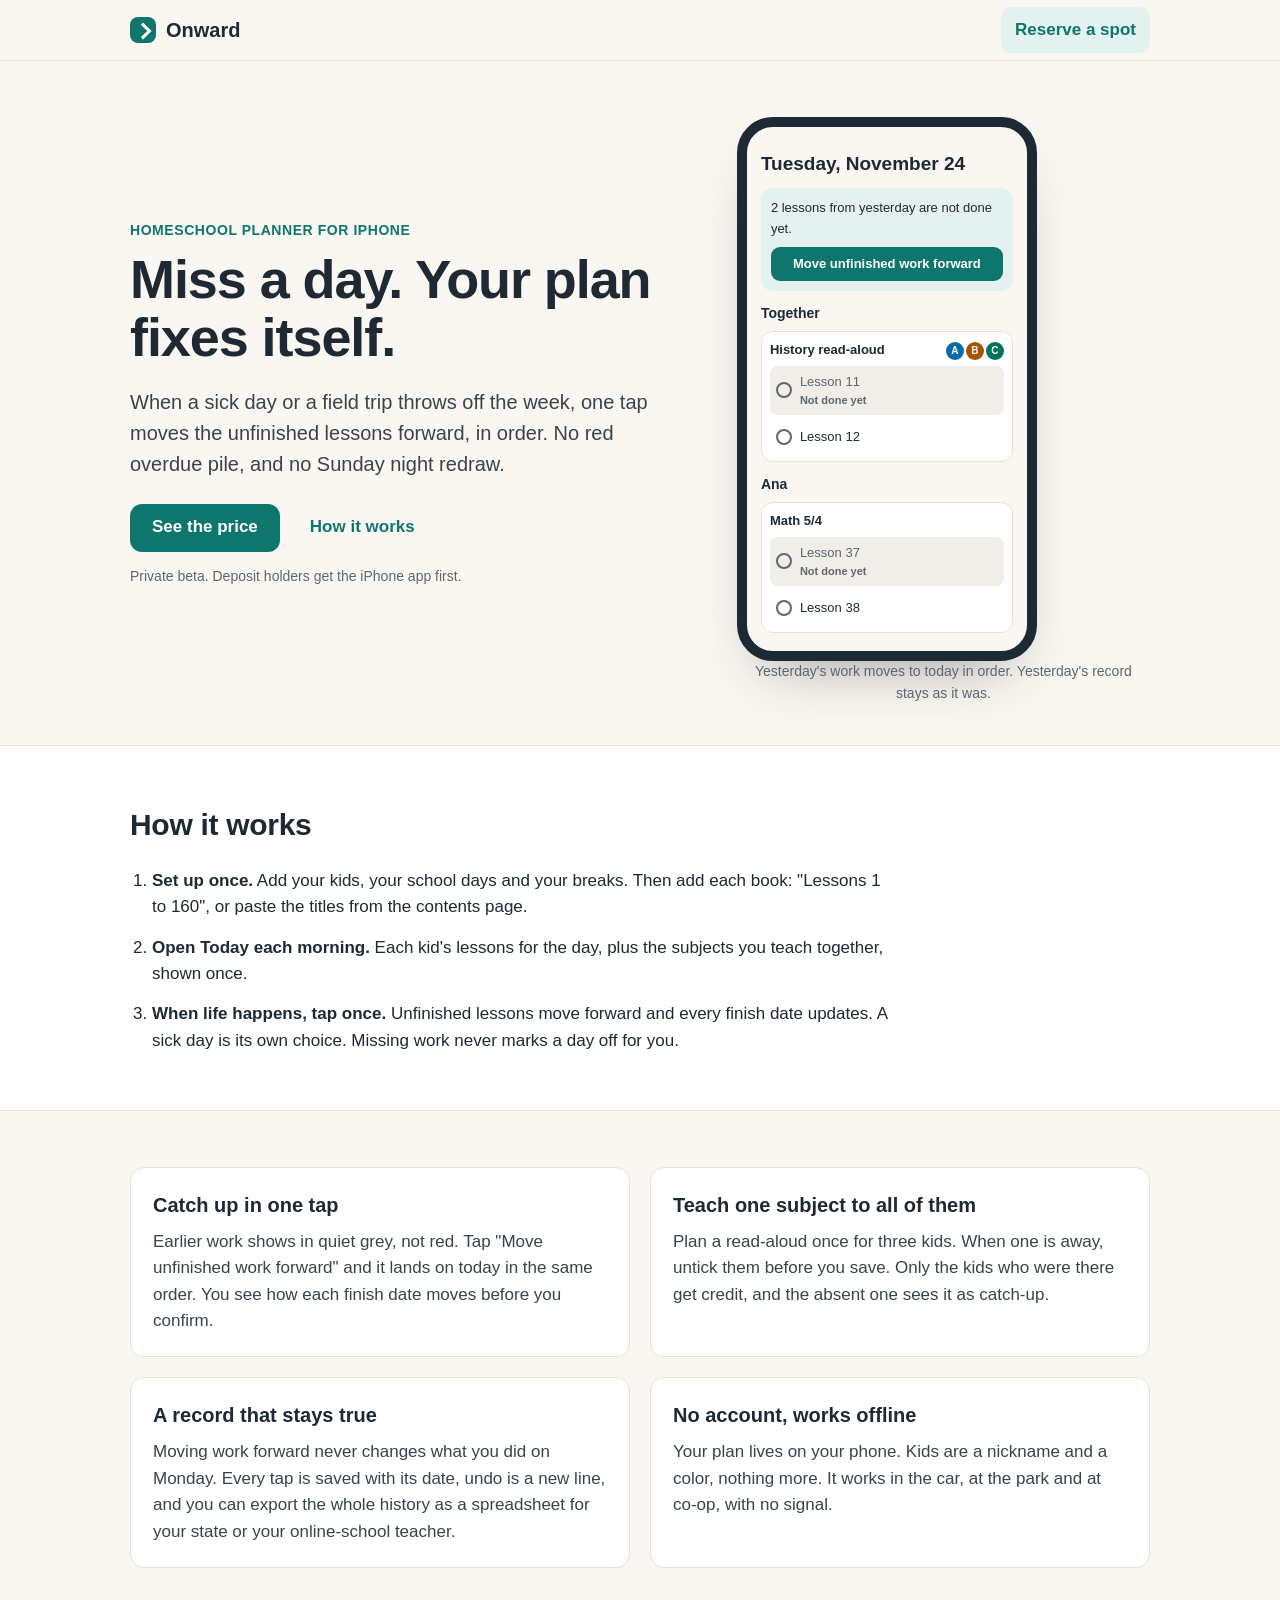
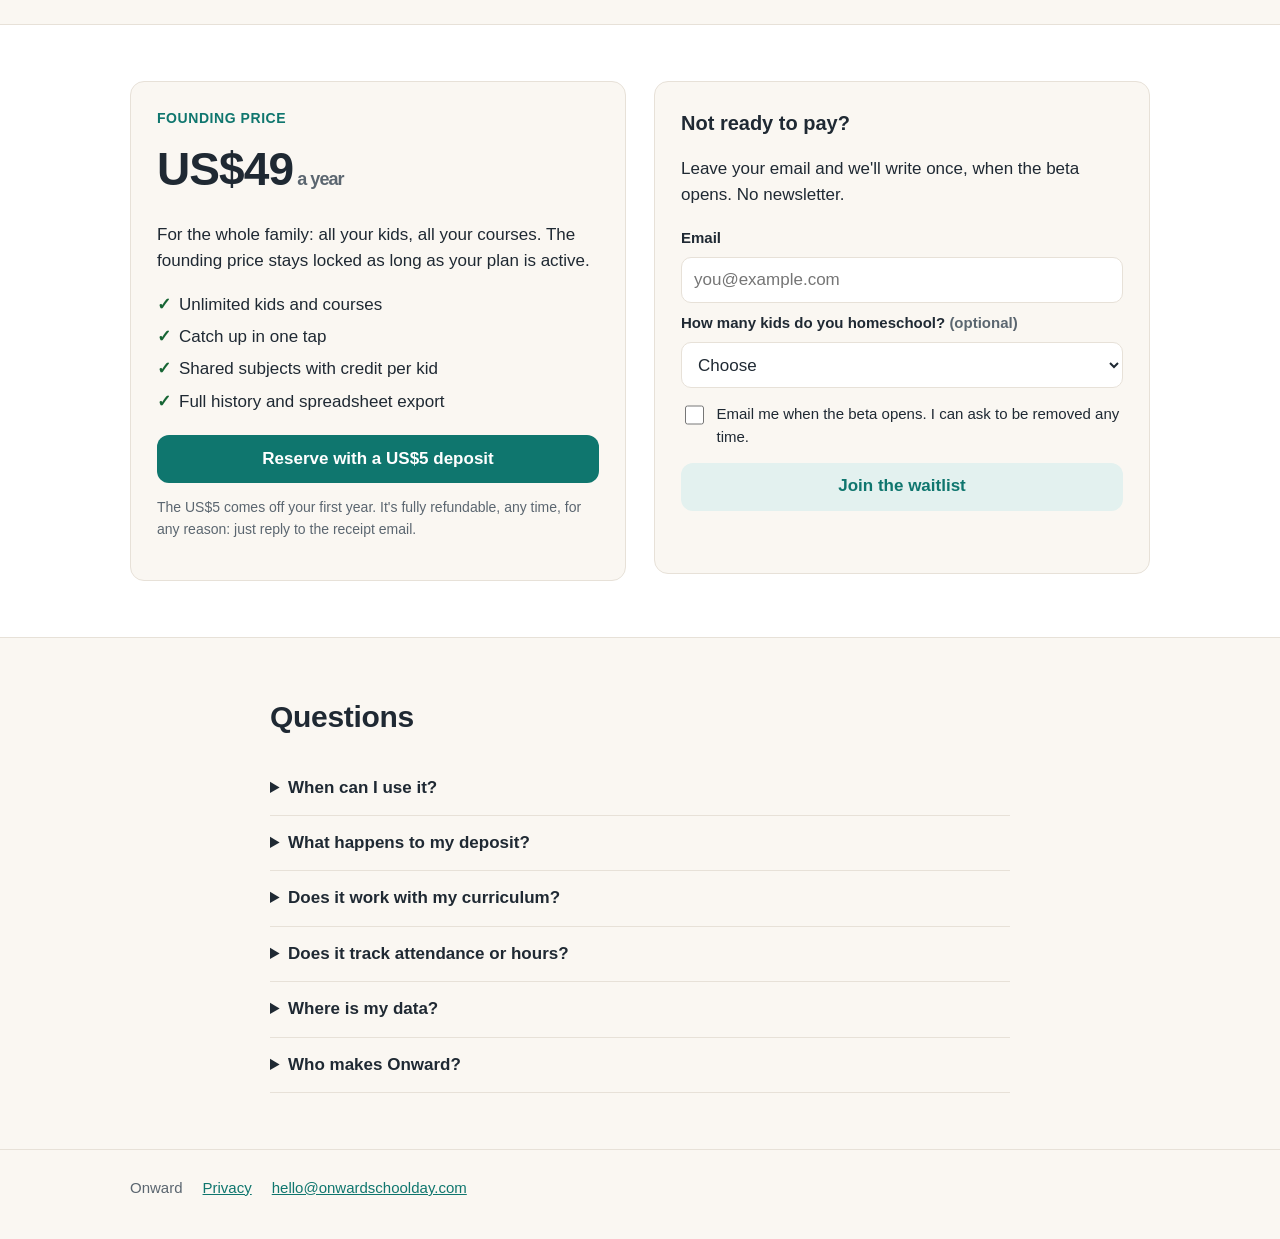
==== index.html @ f32d7c08 "Onward landing page test: two messages, two prices, waitlist and deposit Co-Authored-By: Claude Opus" ====
<!doctype html>
<html lang="en">
<head>
  <meta charset="utf-8">
  <meta name="viewport" content="width=device-width, initial-scale=1">
  <title>Onward: the homeschool planner that keeps up when life happens</title>
  <meta name="description" content="Plan your homeschool year once. When you miss a day, one tap moves unfinished lessons forward, and the record of what you really did stays true.">
  <link rel="canonical" href="https://onwardschoolday.com/">
  <meta property="og:title" content="Onward homeschool planner">
  <meta property="og:description" content="Miss a day without replanning the week. Shared subjects with credit for the right kids. A record that never gets rewritten.">
  <meta property="og:url" content="https://onwardschoolday.com/">
  <meta property="og:type" content="website">
  <link rel="icon" href="favicon.svg" type="image/svg+xml">
  <link rel="stylesheet" href="site.css">
</head>
<body>
  <header class="top">
    <div class="wrap top-row">
      <a class="brand" href="/" aria-label="Onward home"><span class="mark" aria-hidden="true"></span>Onward</a>
      <a class="top-cta" href="#price" data-track="cta_click">Reserve a spot</a>
    </div>
  </header>

  <main>
    <section class="hero">
      <div class="wrap hero-grid">
        <div>
          <p class="eyebrow">Homeschool planner for iPhone</p>
          <h1 data-copy="headline">Miss a day. Your plan fixes itself.</h1>
          <p class="lead" data-copy="lead">When a sick day or a field trip throws off the week, one tap moves the unfinished lessons forward, in order. No red overdue pile, and no Sunday night redraw.</p>
          <div class="hero-actions">
            <a class="btn" href="#price" data-track="cta_click">See the price</a>
            <a class="btn quiet" href="#how">How it works</a>
          </div>
          <p class="small muted">Private beta. Deposit holders get the iPhone app first.</p>
        </div>

        <figure class="phone" aria-label="A short demo of the Today screen moving unfinished work forward">
          <div class="screen">
            <p class="ph-date">Tuesday, November 24</p>
            <div class="ph-banner" data-demo="banner">
              <span data-demo="banner-text">2 lessons from yesterday are not done yet.</span>
              <span class="ph-btn" data-demo="button">Move unfinished work forward</span>
            </div>
            <p class="ph-section">Together</p>
            <div class="ph-card">
              <div class="ph-card-head"><span>History read-aloud</span><span class="ph-kids"><i class="k1">A</i><i class="k2">B</i><i class="k3">C</i></span></div>
              <div class="ph-row grey" data-demo="earlier"><i class="ring"></i><span>Lesson 11<small>Not done yet</small></span></div>
              <div class="ph-row" data-demo="pushed"><i class="ring"></i><span>Lesson 12<small></small></span></div>
            </div>
            <p class="ph-section">Ana</p>
            <div class="ph-card">
              <div class="ph-card-head"><span>Math 5/4</span></div>
              <div class="ph-row grey" data-demo="earlier"><i class="ring"></i><span>Lesson 37<small>Not done yet</small></span></div>
              <div class="ph-row" data-demo="pushed"><i class="ring"></i><span>Lesson 38<small></small></span></div>
            </div>
          </div>
          <figcaption class="small muted">Yesterday's work moves to today in order. Yesterday's record stays as it was.</figcaption>
        </figure>
      </div>
    </section>

    <section id="how" class="band">
      <div class="wrap">
        <h2>How it works</h2>
        <ol class="steps">
          <li><strong>Set up once.</strong> Add your kids, your school days and your breaks. Then add each book: "Lessons 1 to 160", or paste the titles from the contents page.</li>
          <li><strong>Open Today each morning.</strong> Each kid's lessons for the day, plus the subjects you teach together, shown once.</li>
          <li><strong>When life happens, tap once.</strong> Unfinished lessons move forward and every finish date updates. A sick day is its own choice. Missing work never marks a day off for you.</li>
        </ol>
      </div>
    </section>

    <section class="wrap features" data-order="features">
      <article class="feature" data-feature="missed">
        <h3>Catch up in one tap</h3>
        <p>Earlier work shows in quiet grey, not red. Tap "Move unfinished work forward" and it lands on today in the same order. You see how each finish date moves before you confirm.</p>
      </article>
      <article class="feature" data-feature="records">
        <h3>A record that stays true</h3>
        <p>Moving work forward never changes what you did on Monday. Every tap is saved with its date, undo is a new line, and you can export the whole history as a spreadsheet for your state or your online-school teacher.</p>
      </article>
      <article class="feature" data-feature="shared">
        <h3>Teach one subject to all of them</h3>
        <p>Plan a read-aloud once for three kids. When one is away, untick them before you save. Only the kids who were there get credit, and the absent one sees it as catch-up.</p>
      </article>
      <article class="feature" data-feature="private">
        <h3>No account, works offline</h3>
        <p>Your plan lives on your phone. Kids are a nickname and a color, nothing more. It works in the car, at the park and at co-op, with no signal.</p>
      </article>
    </section>

    <section id="price" class="band">
      <div class="wrap price-grid">
        <div class="price-card">
          <p class="eyebrow">Founding price</p>
          <p class="price"><span data-copy="price">US$49</span><span class="per"> a year</span></p>
          <p>For the whole family: all your kids, all your courses. The founding price stays locked as long as your plan is active.</p>
          <ul class="ticks">
            <li>Unlimited kids and courses</li>
            <li>Catch up in one tap</li>
            <li>Shared subjects with credit per kid</li>
            <li>Full history and spreadsheet export</li>
          </ul>
          <a class="btn wide" id="deposit" href="#" data-track="deposit_click">Reserve with a US$5 deposit</a>
          <p class="small muted">The US$5 comes off your first year. It's fully refundable, any time, for any reason: just reply to the receipt email.</p>
        </div>

        <div class="waitlist">
          <h3>Not ready to pay?</h3>
          <p>Leave your email and we'll write once, when the beta opens. No newsletter.</p>
          <form id="waitlist-form" novalidate>
            <label for="email">Email</label>
            <input id="email" name="email" type="email" autocomplete="email" required maxlength="254" placeholder="you@example.com">
            <label for="kids">How many kids do you homeschool? <span class="muted">(optional)</span></label>
            <select id="kids" name="kids">
              <option value="">Choose</option>
              <option value="1">1</option>
              <option value="2">2</option>
              <option value="3">3</option>
              <option value="4+">4 or more</option>
            </select>
            <label class="check"><input id="consent" type="checkbox" required> Email me when the beta opens. I can ask to be removed any time.</label>
            <button class="btn secondary wide" type="submit">Join the waitlist</button>
            <p class="small" id="form-msg" role="status" aria-live="polite"></p>
          </form>
        </div>
      </div>
    </section>

    <section class="wrap faq">
      <h2>Questions</h2>
      <details><summary>When can I use it?</summary><p>Onward is in private testing now. People who leave a deposit get an iPhone beta invite first, through Apple's TestFlight. Android comes after the iPhone version.</p></details>
      <details><summary>What happens to my deposit?</summary><p>It comes off your first year when paid plans start. If you change your mind, reply to the receipt email and you get all US$5 back. No questions asked.</p></details>
      <details><summary>Does it work with my curriculum?</summary><p>Yes, if your curriculum has numbered or listed lessons. You type how many lessons there are, or paste the titles. Onward is independent and isn't linked to any publisher.</p></details>
      <details><summary>Does it track attendance or hours?</summary><p>Not in the first version. You get an exact, dated history of every lesson done, which you can export. Attendance and hours come later. Onward never tells you that you meet your local rules. Please check those yourself.</p></details>
      <details><summary>Where is my data?</summary><p>On your phone. The app has no account and sends your plan nowhere. This website keeps only what you type into the forms. See the <a href="privacy.html">privacy page</a>.</p></details>
      <details><summary>Who makes Onward?</summary><p>A small independent developer in Victoria, BC, Canada.</p></details>
    </section>
  </main>

  <footer class="foot">
    <div class="wrap foot-row">
      <span>Onward</span>
      <a href="privacy.html">Privacy</a>
      <a href="mailto:hello@onwardschoolday.com">hello@onwardschoolday.com</a>
    </div>
  </footer>

  <script src="site.js" defer></script>
</body>
</html>
---- site.css ----
:root {
  --bg: #FAF7F2;
  --surface: #FFFFFF;
  --ink: #1F2933;
  --muted: #5B6670;
  --line: #E7E1D8;
  --primary: #0F766E;
  --primary-soft: #E3F1EF;
  --success: #166534;
  --success-soft: #E7F4EA;
  --grey: #5F6670;
  --grey-soft: #F1EEE9;
  --radius: 14px;
}
* { box-sizing: border-box; }
html { scroll-behavior: smooth; }
body {
  margin: 0;
  background: var(--bg);
  color: var(--ink);
  font: 17px/1.55 -apple-system, BlinkMacSystemFont, "Segoe UI", Roboto, Helvetica, Arial, sans-serif;
  -webkit-font-smoothing: antialiased;
}
a { color: var(--primary); }
.wrap { max-width: 1060px; margin: 0 auto; padding: 0 20px; }
.muted { color: var(--muted); }
.small { font-size: 14px; }
h1 { font-size: clamp(34px, 6vw, 54px); line-height: 1.08; letter-spacing: -0.02em; margin: 8px 0 16px; }
h2 { font-size: 30px; letter-spacing: -0.01em; margin: 0 0 20px; }
h3 { font-size: 20px; margin: 0 0 8px; }
.eyebrow { color: var(--primary); font-weight: 650; font-size: 14px; letter-spacing: 0.04em; text-transform: uppercase; margin: 0; }
.lead { font-size: 20px; color: #39434d; max-width: 34em; }

.top { position: sticky; top: 0; z-index: 5; background: rgba(250, 247, 242, 0.92); backdrop-filter: blur(8px); border-bottom: 1px solid var(--line); }
.top-row { display: flex; align-items: center; justify-content: space-between; height: 60px; }
.brand { display: inline-flex; align-items: center; gap: 10px; font-weight: 750; font-size: 20px; color: var(--ink); text-decoration: none; }
.mark { width: 26px; height: 26px; border-radius: 8px; background: var(--primary); position: relative; }
.mark::after { content: ""; position: absolute; left: 7px; top: 8px; width: 9px; height: 9px; border-top: 3px solid #fff; border-right: 3px solid #fff; transform: rotate(45deg); }
.top-cta { font-weight: 650; text-decoration: none; padding: 10px 14px; border-radius: 10px; background: var(--primary-soft); }

.btn { display: inline-flex; align-items: center; justify-content: center; min-height: 48px; padding: 0 22px; border-radius: 12px; border: 0; background: var(--primary); color: #fff; font: inherit; font-weight: 650; text-decoration: none; cursor: pointer; }
.btn:hover { filter: brightness(1.06); }
.btn:focus-visible, a:focus-visible, input:focus-visible, select:focus-visible, summary:focus-visible { outline: 3px solid #F59E0B; outline-offset: 2px; }
.btn.quiet { background: transparent; color: var(--primary); }
.btn.secondary { background: var(--primary-soft); color: var(--primary); }
.btn.wide { width: 100%; }

.hero { padding: 56px 0 40px; }
.hero-grid { display: grid; grid-template-columns: 1.15fr 0.85fr; gap: 48px; align-items: center; }
.hero-actions { display: flex; gap: 8px; flex-wrap: wrap; margin: 24px 0 12px; }

.phone { margin: 0; justify-self: center; text-align: center; }
.screen { width: 300px; border-radius: 36px; background: var(--bg); border: 10px solid #1f2933; padding: 22px 14px 18px; text-align: left; box-shadow: 0 30px 60px -30px rgba(31, 41, 51, 0.45); }
.ph-date { font-weight: 750; font-size: 19px; margin: 0 0 10px; }
.ph-banner { background: var(--primary-soft); border-radius: 12px; padding: 10px; font-size: 13px; display: grid; gap: 8px; transition: opacity 0.4s, max-height 0.4s; max-height: 120px; overflow: hidden; }
.ph-btn { display: block; text-align: center; background: var(--primary); color: #fff; border-radius: 9px; padding: 7px; font-weight: 650; transition: transform 0.15s; }
.ph-btn.pressed { transform: scale(0.96); filter: brightness(0.9); }
.ph-section { font-weight: 700; font-size: 14px; margin: 12px 0 6px; }
.ph-card { background: var(--surface); border: 1px solid var(--line); border-radius: 12px; padding: 8px; display: grid; gap: 6px; }
.ph-card-head { display: flex; justify-content: space-between; align-items: center; font-weight: 700; font-size: 13px; }
.ph-kids i { display: inline-grid; place-items: center; width: 18px; height: 18px; border-radius: 50%; color: #fff; font: 700 10px/1 sans-serif; margin-left: 2px; }
.k1 { background: #0B6BA8; } .k2 { background: #A65300; } .k3 { background: #00745A; }
.ph-row { display: flex; align-items: center; gap: 8px; font-size: 13px; padding: 6px; border-radius: 8px; transition: opacity 0.4s, max-height 0.4s, padding 0.4s; max-height: 60px; overflow: hidden; }
.ph-row small:empty { display: none; }
.ph-row small { display: block; font-size: 11px; font-weight: 650; color: var(--grey); }
.ph-row.grey { background: var(--grey-soft); color: var(--muted); }
.ph-row.done { background: var(--success-soft); }
.ph-row.done small { color: var(--success); }
.ring { width: 16px; height: 16px; border-radius: 50%; border: 2px solid var(--grey); flex: none; }
.ph-row.done .ring { background: var(--success); border-color: var(--success); }
.gone { opacity: 0; max-height: 0 !important; padding-top: 0 !important; padding-bottom: 0 !important; }

.band { background: var(--surface); border-top: 1px solid var(--line); border-bottom: 1px solid var(--line); padding: 56px 0; }
.steps { padding-left: 22px; display: grid; gap: 14px; max-width: 760px; margin: 0; }
.features { display: grid; grid-template-columns: repeat(2, 1fr); gap: 20px; padding-top: 56px; padding-bottom: 56px; }
.feature { background: var(--surface); border: 1px solid var(--line); border-radius: var(--radius); padding: 22px; }
.feature p { margin: 0; color: #39434d; }

.price-grid { display: grid; grid-template-columns: 1fr 1fr; gap: 28px; align-items: start; }
.price-card, .waitlist { border: 1px solid var(--line); border-radius: var(--radius); padding: 26px; background: var(--bg); }
.price { font-size: 46px; font-weight: 800; letter-spacing: -0.02em; margin: 4px 0 8px; }
.per { font-size: 18px; font-weight: 600; color: var(--muted); }
.ticks { list-style: none; padding: 0; margin: 16px 0 20px; display: grid; gap: 6px; }
.ticks li::before { content: "✓"; color: var(--success); font-weight: 800; margin-right: 8px; }
form { display: grid; gap: 8px; }
label { font-weight: 600; font-size: 15px; }
input[type=email], select { min-height: 46px; border: 1px solid var(--line); border-radius: 10px; padding: 0 12px; font: inherit; background: var(--surface); color: var(--ink); }
.check { display: flex; gap: 10px; align-items: flex-start; font-weight: 400; margin: 6px 0; }
.check input { width: 20px; height: 20px; margin-top: 3px; accent-color: var(--primary); }
#form-msg.ok { color: var(--success); }
#form-msg.err { color: #8A5A00; }

.faq { padding-top: 56px; padding-bottom: 56px; max-width: 780px; }
details { border-bottom: 1px solid var(--line); padding: 14px 0; }
summary { cursor: pointer; font-weight: 650; }
details p { margin: 10px 0 0; color: #39434d; }

.foot { border-top: 1px solid var(--line); padding: 26px 0 40px; font-size: 15px; }
.foot-row { display: flex; gap: 20px; flex-wrap: wrap; color: var(--muted); }

.legal { max-width: 760px; padding-top: 40px; padding-bottom: 60px; }
.legal h1 { font-size: 36px; }

@media (max-width: 820px) {
  .hero { padding-top: 32px; }
  .hero-grid, .price-grid, .features { grid-template-columns: 1fr; }
  .phone { order: 2; }
}
@media (prefers-reduced-motion: reduce) {
  html { scroll-behavior: auto; }
  * { transition: none !important; }
}
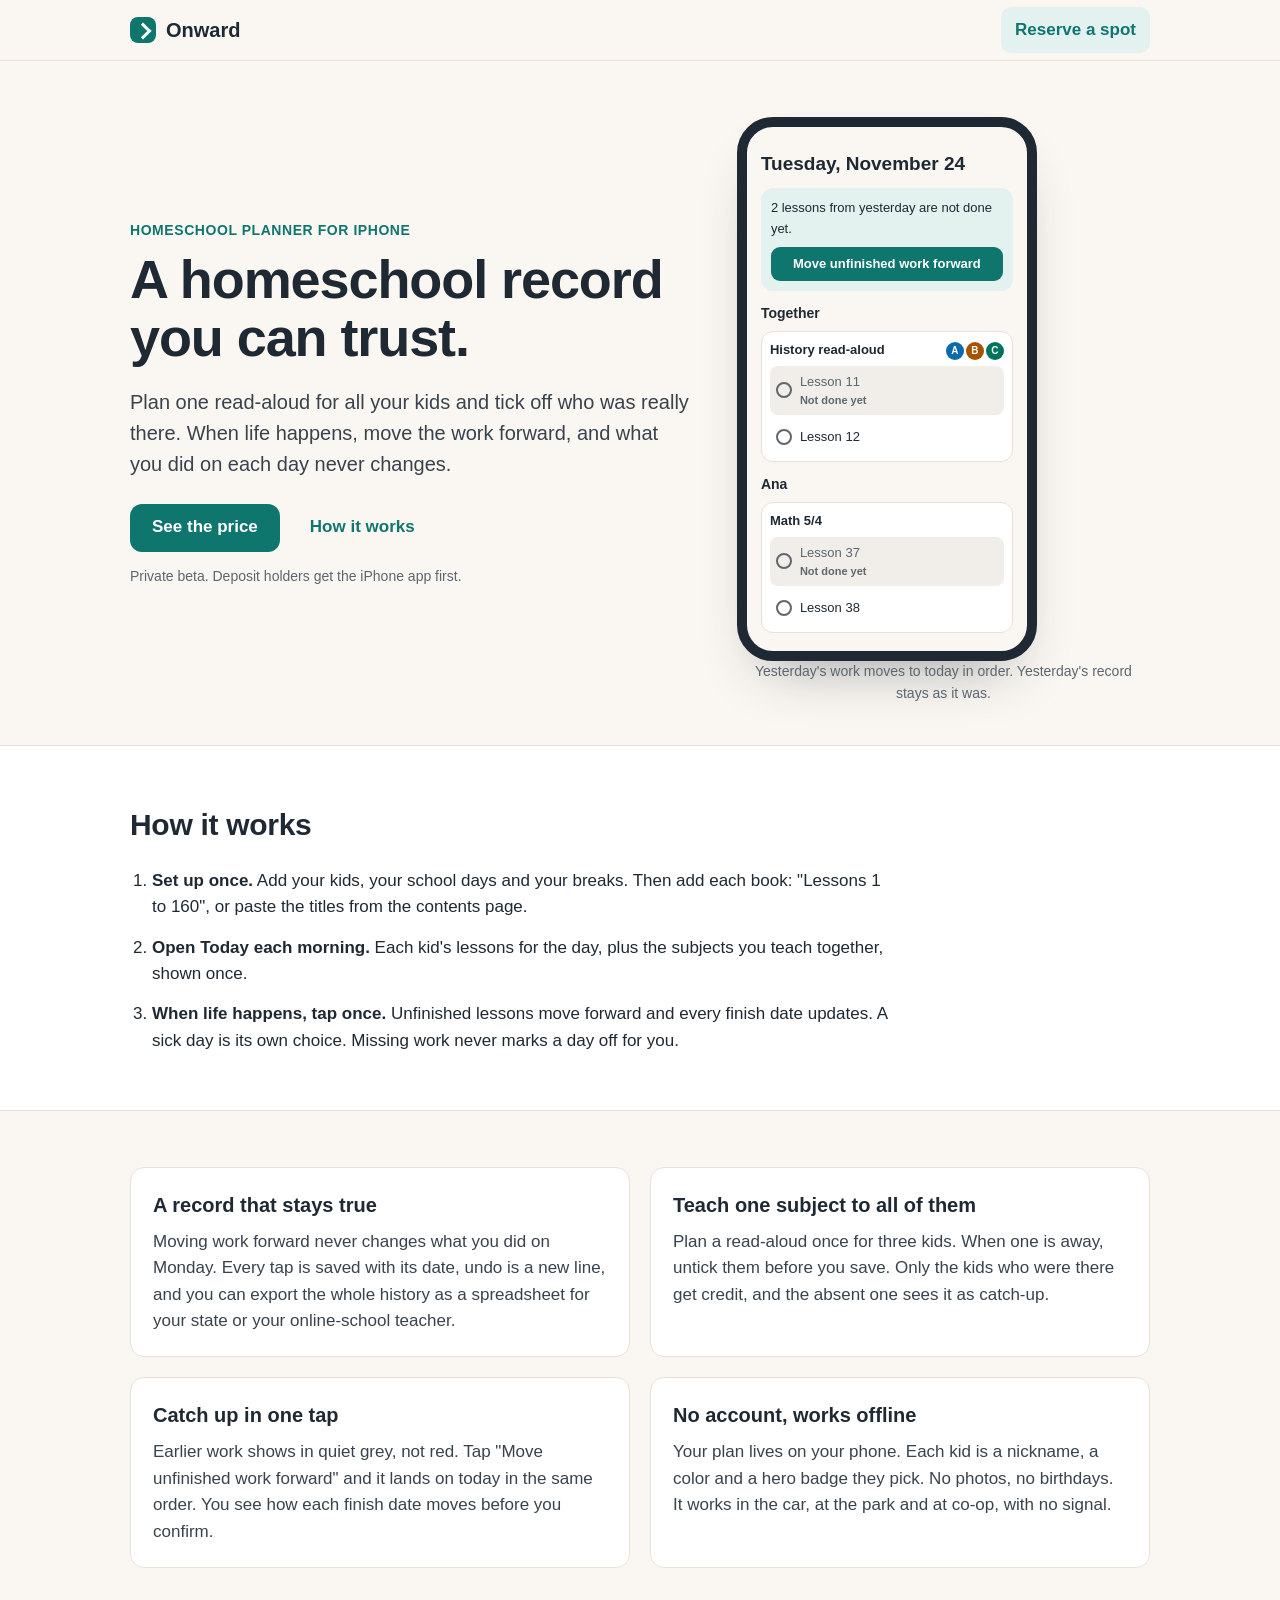
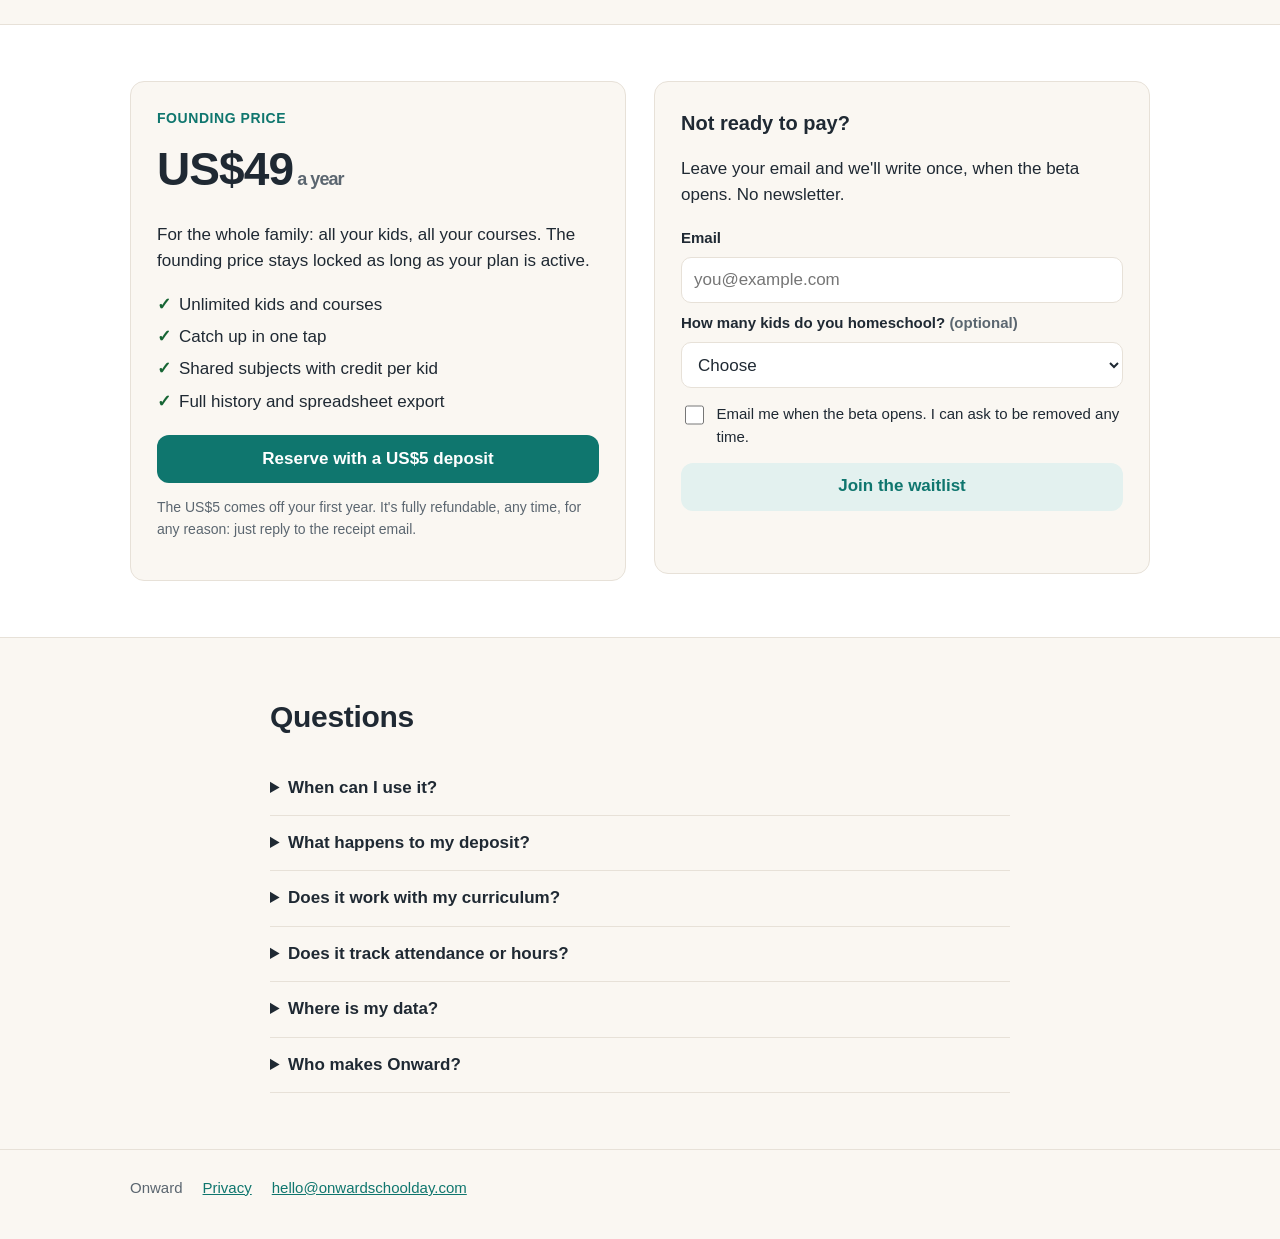
==== commit 8646fc9a: "Mention hero badges in the privacy feature Co-Authored-By: Claude Fable 5.2 <noreply@anthropic.com> " ====
--- a/index.html
+++ b/index.html
@@ -86,7 +86,7 @@
       </article>
       <article class="feature" data-feature="private">
         <h3>No account, works offline</h3>
-        <p>Your plan lives on your phone. Kids are a nickname and a color, nothing more. It works in the car, at the park and at co-op, with no signal.</p>
+        <p>Your plan lives on your phone. Each kid is a nickname, a color and a hero badge they pick. No photos, no birthdays. It works in the car, at the park and at co-op, with no signal.</p>
       </article>
     </section>
 
